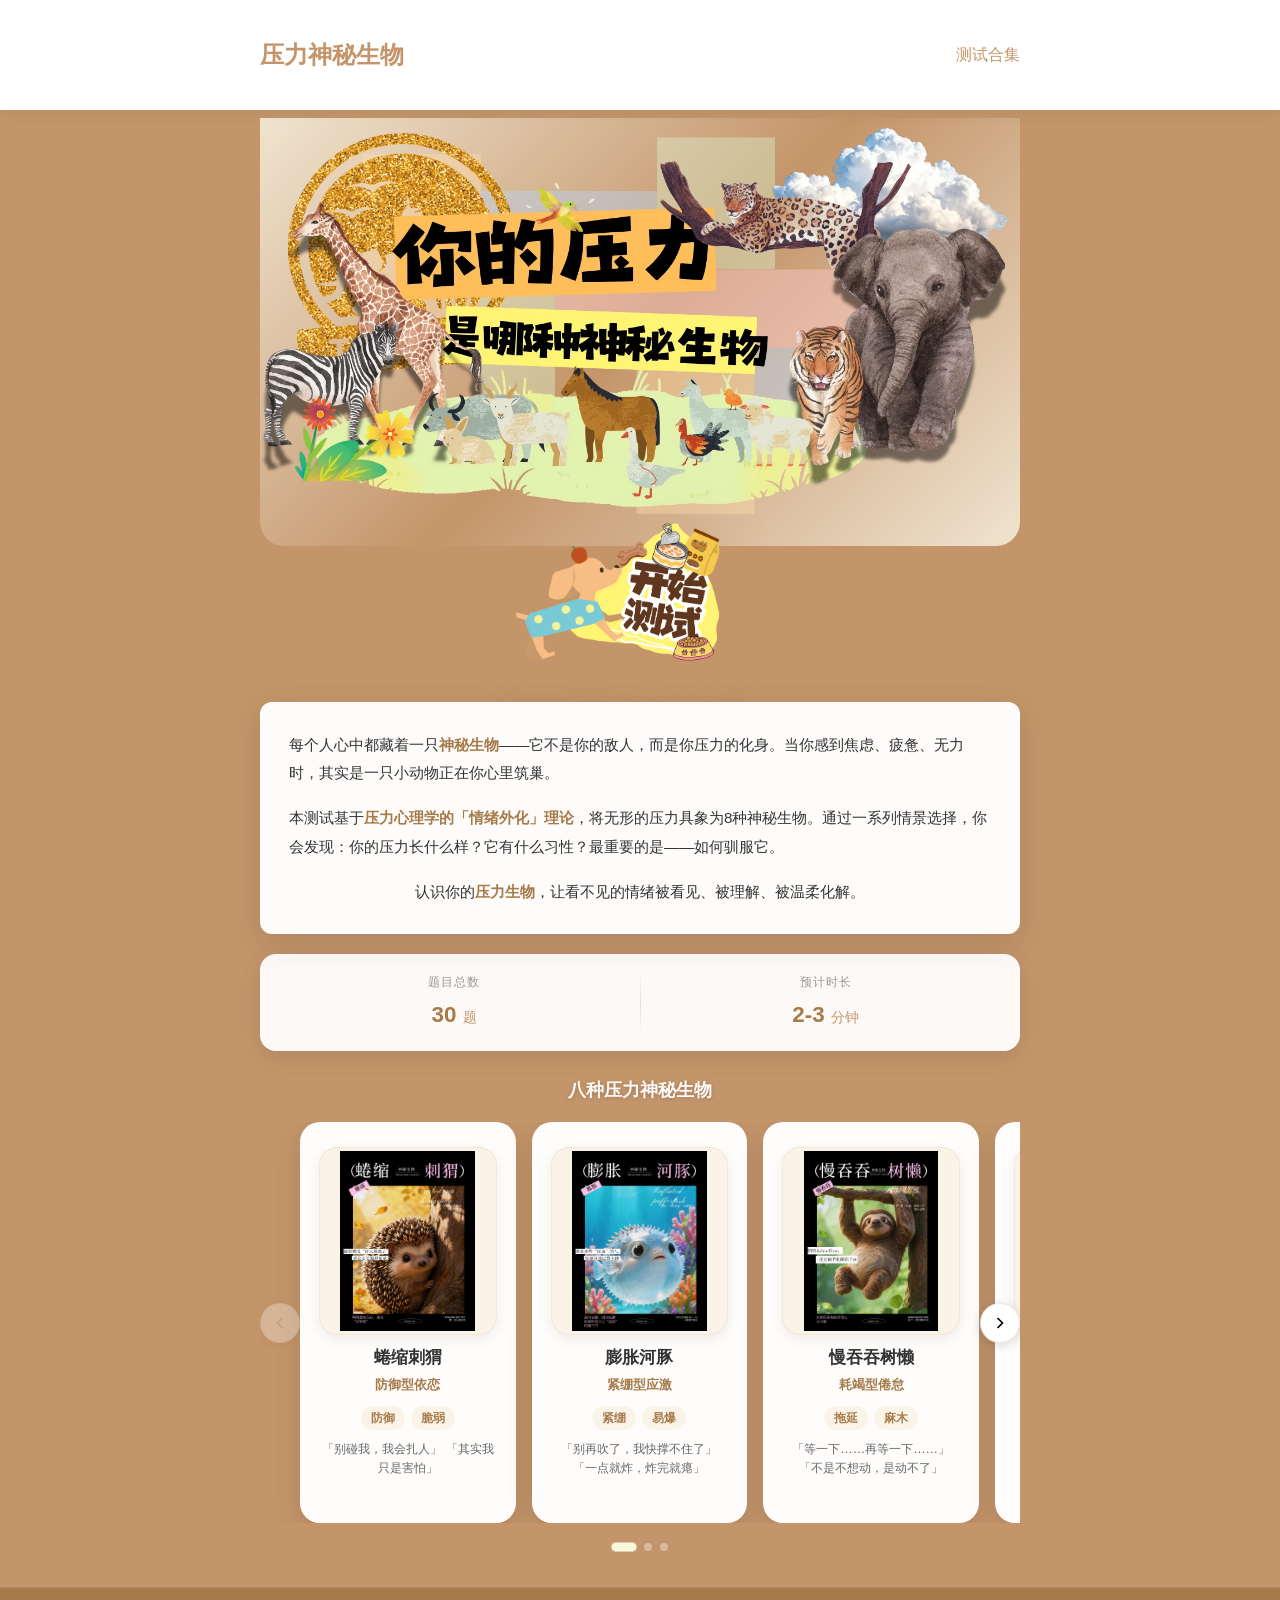
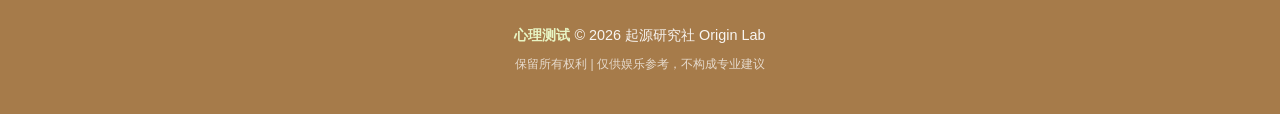
==== index.html @ 236efb1c "Add stress creature psychological test with isolated free-mode key. Co-authored-by: Cursor <cursorag" ====
<!DOCTYPE html>
<html lang="zh-CN">
<head>
    <meta charset="UTF-8">
    <meta name="viewport" content="width=device-width, initial-scale=1.0, maximum-scale=1.0, user-scalable=no">
    <meta name="format-detection" content="telephone=no">
    <meta name="apple-mobile-web-app-capable" content="yes">
    <meta name="apple-mobile-web-app-status-bar-style" content="default">
    <meta name="description" content="起源研究社心理测试 - 你的压力是哪种神秘生物？发现你内心压力的神秘化身">
    <meta name="keywords" content="心理测试,压力测试,神秘生物,情绪外化,压力管理">
    <title>起源研究社 - 你的压力是哪种神秘生物</title>
    <link rel="stylesheet" href="css/style.css">
    <link rel="preload" as="image" href="assets/elements/压力生物首页.webp?v=5" type="image/webp">
    <script src="js/deploy-config.js"></script>
</head>
<body class="page-home">
    <nav class="navbar">
        <div class="container">
            <a href="index.html" class="logo">压力神秘生物</a>
            <ul class="nav-links">
                <li><a href="javascript:void(0)" class="active" onclick="navigateWithFallback('catalog', this)">测试合集</a></li>
            </ul>
        </div>
    </nav>

    <main class="container">
        <div class="fade-in" style="margin: 0; text-align: center;">
            <div style="width: 100%; max-width: 1024px; margin: 0 auto; border-radius: 0 0 24px 24px; overflow: hidden; line-height: 0; background: linear-gradient(135deg, #F0E4D0 0%, #C4956A 50%, #F0E4D0 100%);">
                <picture>
                    <source type="image/webp" srcset="assets/elements/压力生物首页.webp?v=5">
                    <img src="assets/elements/压力生物首页.png?v=5" alt="你的压力是哪种神秘生物？" style="width: 100%; height: auto; display: block;" loading="eager" fetchpriority="high" decoding="async">
                </picture>
            </div>
        </div>

        <div style="text-align: center; margin: -24px 0 32px; position: relative; z-index: 10;">
            <a href="quiz.html" id="start-btn" style="display: inline-block; line-height: 0; cursor: pointer; transition: transform 0.2s ease;">
                <picture>
                    <source type="image/webp" srcset="assets/elements/开始测试按钮.webp?v=5">
                    <img src="assets/elements/开始测试按钮.png?v=5" alt="开始测试" style="max-width: 320px; width: 78%; height: auto; display: block; margin: 0 auto; filter: drop-shadow(0 6px 25px rgba(196, 149, 106, 0.4));" loading="eager" decoding="async">
                </picture>
            </a>
        </div>

        <div class="card fade-in home-surface-card" style="margin-top: 24px; padding: 28px;">
            <p style="font-size: 0.95rem; line-height: 1.9; color: #333; margin: 0 0 16px; text-align: left;">
                每个人心中都藏着一只<span style="color: #A67B4A; font-weight: 600;">神秘生物</span>——它不是你的敌人，而是你压力的化身。当你感到焦虑、疲惫、无力时，其实是一只小动物正在你心里筑巢。
            </p>
            <p style="font-size: 0.95rem; line-height: 1.9; color: #333; margin: 0 0 16px; text-align: left;">
                本测试基于<span style="color: #A67B4A; font-weight: 600;">压力心理学的「情绪外化」理论</span>，将无形的压力具象为8种神秘生物。通过一系列情景选择，你会发现：你的压力长什么样？它有什么习性？最重要的是——如何驯服它。
            </p>
            <p style="font-size: 0.95rem; line-height: 1.8; color: #333; margin: 0; text-align: center; font-weight: 500;">
                认识你的<span style="color: #A67B4A; font-weight: 600;">压力生物</span>，让看不见的情绪被看见、被理解、被温柔化解。
            </p>
        </div>

        <div class="home-stats-strip" style="margin-top: 20px; padding: 18px 24px; border-radius: 16px; display: flex; justify-content: space-between; flex-wrap: wrap;">
            <div style="flex: 1; text-align: center; position: relative;">
                <div style="font-size: 0.75rem; color: #999; margin-bottom: 4px; text-transform: uppercase; letter-spacing: 1px;">题目总数</div>
                <span style="font-size: 1.4rem; color: #A67B4A; font-weight: 700;" id="question-count">-</span>
                <span style="font-size: 0.85rem; color: #C4956A; font-weight: 500; margin-left: 2px;">题</span>
            </div>
            <div style="width: 1px; background: linear-gradient(to bottom, transparent, rgba(196,149,106,0.28), transparent); margin: 0 16px;"></div>
            <div style="flex: 1; text-align: center;">
                <div style="font-size: 0.75rem; color: #999; margin-bottom: 4px; text-transform: uppercase; letter-spacing: 1px;">预计时长</div>
                <span style="font-size: 1.4rem; color: #A67B4A; font-weight: 700;">2-3</span>
                <span style="font-size: 0.85rem; color: #C4956A; font-weight: 500; margin-left: 2px;">分钟</span>
            </div>
        </div>

        <div class="fade-in" style="margin-top: 28px;">
            <h2 class="home-types-heading" style="text-align: center; font-size: 1.1rem; margin-bottom: 20px;">八种压力神秘生物</h2>
            <div id="types-preview"></div>
        </div>
    </main>

    <footer class="site-footer site-footer--home">
        <div style="max-width: 800px; margin: 0 auto;">
            <p class="site-footer-line" style="font-size: 0.9rem; margin: 0 0 8px;">
                <span class="site-footer-brand" style="font-weight: 600;">心理测试</span> © 2026 起源研究社 Origin Lab
            </p>
            <p class="site-footer-sub" style="font-size: 0.75rem; margin: 0; line-height: 1.6;">
                保留所有权利 | 仅供娱乐参考，不构成专业建议
            </p>
        </div>
    </footer>

    <script src="js/utils.js"></script>
    <script>
        const DEFAULT_RESULT_TYPES_FALLBACK = [
            { creature_name: '蜷缩刺猬', type_name: '防御型依恋', keywords: ['防御', '脆弱'], short_desc: ['「别碰我，我会扎人」', '「其实我只是害怕」'] },
            { creature_name: '膨胀河豚', type_name: '紧绷型应激', keywords: ['紧绷', '易爆'], short_desc: ['「别再吹了，我快撑不住了」', '「一点就炸，炸完就瘪」'] },
            { creature_name: '慢吞吞树懒', type_name: '耗竭型倦怠', keywords: ['拖延', '麻木'], short_desc: ['「等一下……再等一下……」', '「不是不想动，是动不了」'] },
            { creature_name: '复读机鹦鹉', type_name: '反刍型焦虑', keywords: ['反刍', '焦虑'], short_desc: ['「万一……万一……万一……」', '「我知道不该想了，但我停不下来」'] },
            { creature_name: '负重寄居蟹', type_name: '责任型超载', keywords: ['责任', '疲惫'], short_desc: ['「我不能放下，这是我的责任」', '「好累，但没有人可以接替我」'] },
            { creature_name: '喷火小龙', type_name: '外爆型愤怒', keywords: ['易怒', '内耗'], short_desc: ['「别惹我，我在喷火」', '「其实烧得最痛的是我自己」'] },
            { creature_name: '隐形变色龙', type_name: '隐匿型回避', keywords: ['压抑', '消失'], short_desc: ['「看不见我、看不见我、看不见我」', '「我存在，但我选择不存在」'] },
            { creature_name: '碎碎念章鱼', type_name: '过载型混乱', keywords: ['过载', '混乱'], short_desc: ['「我在做A的时候在想B」', '「停下来？我没有这个选项」'] }
        ];

        const CREATURE_ASSET_VERSION = '5';

        function creaturePreviewPictureHtml(creatureName) {
            const enc = encodeURIComponent(creatureName);
            const v = CREATURE_ASSET_VERSION;
            const safeAlt = String(creatureName).replace(/"/g, '&quot;');
            return '<picture><source type="image/webp" srcset="assets/persona/' + enc + '.webp?v=' + v + '">' +
                '<img src="assets/persona/' + enc + '.png?v=' + v + '" alt="' + safeAlt + '" loading="lazy" decoding="async"></picture>';
        }

        async function loadQuizData() {
            try {
                let quizData = StorageUtil.get(StorageKeys.QUIZ_DATA);

                if (quizData && !isStressCreatureQuizData(quizData)) {
                    console.warn('首页：检测到非「压力神秘生物」题库缓存，已清空题库与答题进度');
                    StorageUtil.remove(StorageKeys.QUIZ_DATA);
                    StorageUtil.clearQuizProgress();
                    quizData = null;
                }

                if (quizData && (!quizData.scale_questions || !quizData.choice_questions)) {
                    StorageUtil.remove(StorageKeys.QUIZ_DATA);
                    quizData = null;
                }

                if (!quizData) {
                    try {
                        const response = await fetch(resolveDeployPath('data/default-quiz.json') + '?v=' + Date.now());
                        if (response.ok) {
                            quizData = await response.json();
                            StorageUtil.set(StorageKeys.QUIZ_DATA, quizData);
                        }
                    } catch (e) {
                        console.warn('加载失败:', e);
                    }
                }

                document.getElementById('question-count').textContent =
                    (quizData && quizData.nbr_question) ? quizData.nbr_question : '30';

                renderCreaturePreview(quizData);
            } catch (error) {
                console.error('加载测试数据失败:', error);
                document.getElementById('question-count').textContent = '30';
                renderCreaturePreview(null);
            }
        }

        function renderCreaturePreview(quizData) {
            const container = document.getElementById('types-preview');
            const types = (quizData && quizData.result_types && quizData.result_types.length)
                ? [...quizData.result_types]
                : [...DEFAULT_RESULT_TYPES_FALLBACK];

            const cardsHtml = types.map((type) => {
                const pic = creaturePreviewPictureHtml(type.creature_name);
                const keywords = (type.keywords || []).map(k => `<span class="creature-keyword">${k}</span>`).join('');
                const desc = (type.short_desc || []).join(' ');
                return `
                    <div class="type-card">
                        <div class="type-card-icon" style="background: #FAF3E8; box-shadow: 0 4px 14px rgba(0,0,0,0.07), inset 0 0 0 1px rgba(196,149,106,0.12);">
                            ${pic}
                        </div>
                        <h3>${type.creature_name}</h3>
                        <p class="creature-type-label">${type.type_name}</p>
                        <div class="creature-keywords">${keywords}</div>
                        <p class="creature-short-desc">${desc}</p>
                    </div>`;
            }).join('');

            container.innerHTML = `
                <style>
                    .types-carousel { position: relative; overflow: hidden; padding: 0 40px; }
                    .types-track { display: flex; gap: 16px; transition: transform 0.3s ease; }
                    .type-card {
                        flex: 0 0 calc(33.333% - 11px);
                        background: white;
                        border-radius: 20px;
                        padding: 24px 18px;
                        text-align: center;
                        box-shadow: 0 4px 20px rgba(0,0,0,0.08);
                        border: 1px solid #f0f0f0;
                    }
                    .type-card-icon {
                        width: 100%;
                        margin: 0 0 12px;
                        border-radius: 18px;
                        display: block;
                        padding: 4px 0;
                        box-sizing: border-box;
                    }
                    .type-card-icon img {
                        width: 100%;
                        height: auto;
                        max-height: 180px;
                        object-fit: contain;
                        display: block;
                        border-radius: 14px;
                        margin: 0 auto;
                    }
                    .type-card h3 { margin: 0 0 6px; font-size: 1.05rem; color: #333; font-weight: 700; }
                    .creature-type-label { margin: 0 0 10px; font-size: 0.8rem; color: #A67B4A; font-weight: 600; }
                    .creature-keywords { display: flex; justify-content: center; gap: 6px; flex-wrap: wrap; margin-bottom: 10px; }
                    .creature-keyword {
                        font-size: 0.72rem;
                        padding: 3px 10px;
                        border-radius: 12px;
                        background: #FAF3E8;
                        color: #A67B4A;
                        font-weight: 600;
                    }
                    .creature-short-desc {
                        margin: 0;
                        font-size: 0.78rem;
                        color: #666;
                        line-height: 1.55;
                        text-align: center;
                    }
                    .carousel-btn {
                        position: absolute; top: 50%; transform: translateY(-50%);
                        width: 40px; height: 40px; background: white; border: none; border-radius: 50%;
                        box-shadow: 0 2px 12px rgba(0,0,0,0.15); cursor: pointer;
                        display: flex; align-items: center; justify-content: center; z-index: 10;
                    }
                    .carousel-btn:hover { background: #C4956A; color: white; }
                    .carousel-btn.prev { left: 0; }
                    .carousel-btn.next { right: 0; }
                    .carousel-btn:disabled { opacity: 0.3; cursor: not-allowed; }
                    .carousel-dots { display: flex; justify-content: center; gap: 8px; margin-top: 20px; }
                    .carousel-dot {
                        width: 8px; height: 8px; border-radius: 50%; background: #ddd;
                        cursor: pointer; transition: all 0.2s ease;
                    }
                    .carousel-dot.active { background: #C4956A; width: 24px; border-radius: 4px; }
                    @media (max-width: 768px) {
                        .types-carousel { padding: 0 32px; }
                        .type-card { flex: 0 0 calc(50% - 8px); }
                    }
                    @media (max-width: 480px) {
                        .types-carousel { padding: 0 24px; }
                        .type-card { flex: 0 0 100%; }
                    }
                </style>
                <div class="types-carousel">
                    <button class="carousel-btn prev" onclick="moveCarousel(-1)">
                        <svg width="20" height="20" viewBox="0 0 24 24" fill="none" stroke="currentColor" stroke-width="2"><polyline points="15 18 9 12 15 6"></polyline></svg>
                    </button>
                    <div class="types-track" id="typesTrack">${cardsHtml}</div>
                    <button class="carousel-btn next" onclick="moveCarousel(1)">
                        <svg width="20" height="20" viewBox="0 0 24 24" fill="none" stroke="currentColor" stroke-width="2"><polyline points="9 18 15 12 9 6"></polyline></svg>
                    </button>
                </div>
                <div class="carousel-dots" id="carouselDots"></div>
            `;
            initCarousel();
        }

        let currentSlide = 0;
        let totalSlides = 0;
        let itemsPerView = 3;

        function updateItemsPerView() {
            if (window.innerWidth <= 480) itemsPerView = 1;
            else if (window.innerWidth <= 768) itemsPerView = 2;
            else itemsPerView = 3;
        }

        function initCarousel() {
            updateItemsPerView();
            const track = document.getElementById('typesTrack');
            const dotsContainer = document.getElementById('carouselDots');
            if (!track || !dotsContainer) return;

            const cards = track.querySelectorAll('.type-card');
            totalSlides = Math.ceil(cards.length / itemsPerView);
            currentSlide = 0;

            dotsContainer.innerHTML = '';
            for (let i = 0; i < totalSlides; i++) {
                const dot = document.createElement('div');
                dot.className = 'carousel-dot' + (i === 0 ? ' active' : '');
                dot.onclick = () => goToSlide(i);
                dotsContainer.appendChild(dot);
            }

            updateCarousel();

            window.addEventListener('resize', () => {
                const oldItemsPerView = itemsPerView;
                updateItemsPerView();
                if (oldItemsPerView !== itemsPerView) {
                    totalSlides = Math.ceil(cards.length / itemsPerView);
                    currentSlide = Math.min(currentSlide, totalSlides - 1);
                    dotsContainer.innerHTML = '';
                    for (let i = 0; i < totalSlides; i++) {
                        const dot = document.createElement('div');
                        dot.className = 'carousel-dot' + (i === currentSlide ? ' active' : '');
                        dot.onclick = () => goToSlide(i);
                        dotsContainer.appendChild(dot);
                    }
                    updateCarousel();
                }
            });
        }

        function moveCarousel(direction) {
            currentSlide += direction;
            if (currentSlide < 0) currentSlide = 0;
            if (currentSlide >= totalSlides) currentSlide = totalSlides - 1;
            updateCarousel();
        }

        function goToSlide(index) {
            currentSlide = index;
            updateCarousel();
        }

        function updateCarousel() {
            const track = document.getElementById('typesTrack');
            const prevBtn = document.querySelector('.carousel-btn.prev');
            const nextBtn = document.querySelector('.carousel-btn.next');
            const dots = document.querySelectorAll('.carousel-dot');
            if (!track) return;

            const cardWidth = track.querySelector('.type-card')?.offsetWidth || 0;
            const gap = 16;
            const offset = currentSlide * (cardWidth + gap) * itemsPerView;
            track.style.transform = `translateX(-${offset}px)`;

            if (prevBtn) prevBtn.disabled = currentSlide === 0;
            if (nextBtn) nextBtn.disabled = currentSlide === totalSlides - 1;
            dots.forEach((dot, index) => dot.classList.toggle('active', index === currentSlide));
        }

        document.addEventListener('DOMContentLoaded', () => {
            applyUIConfig();
            loadQuizData();
            preloadPlatformChecks();
            const startBtn = document.getElementById('start-btn');
            if (startBtn) {
                startBtn.href = getDeployPageUrl('quiz.html');
            }
        });
    </script>
</body>
</html>
---- css/style.css ----
/**
 * 全局样式
 * 心理测试网站主样式表
 */

/* CSS 变量（压力神秘生物 · 主色 #C4956A） */
:root {
    --primary-color: #C4956A;
    --primary-dark: #A67B4A;
    --primary-mid: #D4B896;
    --primary-soft: #F0E4D0;
    --secondary-color: #F0E4D0;
    --background-color: #fdf8ef;
    --surface-tint: #FAF3E8;
    --surface-hover: #F5EBDC;
    --text-color: #333333;
    --text-secondary: #666666;
    --white: #FFFFFF;
    --shadow: 0 4px 20px rgba(0, 0, 0, 0.08);
    --shadow-hover: 0 8px 30px rgba(0, 0, 0, 0.12);
    --border-radius: 12px;
    --font-family: "PingFang SC", "Microsoft YaHei", -apple-system, BlinkMacSystemFont, sans-serif;
    --max-width: 800px;
    --transition: all 0.3s ease;
}

/* 重置样式 */
* {
    margin: 0;
    padding: 0;
    box-sizing: border-box;
}

html {
    font-size: 16px;
    scroll-behavior: smooth;
}

body {
    font-family: var(--font-family);
    background-color: var(--background-color);
    color: var(--text-color);
    line-height: 1.6;
    min-height: 100vh;
    -webkit-font-smoothing: antialiased;
    -moz-osx-font-smoothing: grayscale;
}

/* 容器 */
.container {
    max-width: var(--max-width);
    margin: 0 auto;
    padding: 20px;
}

/* 卡片样式 */
.card {
    background: var(--white);
    border-radius: var(--border-radius);
    padding: 32px;
    box-shadow: var(--shadow);
    transition: var(--transition);
}

.card:hover {
    box-shadow: var(--shadow-hover);
}

/* 标题样式 */
h1, h2, h3, h4 {
    font-weight: 600;
    line-height: 1.3;
    margin-bottom: 16px;
}

h1 {
    font-size: 2rem;
    color: var(--primary-color);
}

h2 {
    font-size: 1.5rem;
    color: var(--text-color);
}

h3 {
    font-size: 1.25rem;
}

/* 段落 */
p {
    margin-bottom: 16px;
    color: var(--text-secondary);
}

/* 按钮样式 */
.btn {
    display: inline-flex;
    align-items: center;
    justify-content: center;
    padding: 14px 32px;
    font-size: 1rem;
    font-weight: 500;
    font-family: inherit;
    border: none;
    border-radius: 50px;
    cursor: pointer;
    transition: var(--transition);
    text-decoration: none;
    gap: 8px;
}

.btn-primary {
    background: linear-gradient(135deg, var(--primary-color), var(--primary-dark));
    color: var(--white);
    box-shadow: 0 4px 15px rgba(196, 149, 106, 0.35);
}

.btn-primary:hover {
    transform: translateY(-2px);
    box-shadow: 0 6px 20px rgba(196, 149, 106, 0.45);
}

.btn-primary:active {
    transform: translateY(0);
}

.btn-secondary {
    background: var(--white);
    color: var(--primary-color);
    border: 2px solid var(--primary-color);
}

.btn-secondary:hover {
    background: var(--primary-color);
    color: var(--white);
}

.btn-danger {
    background: #c75c5c;
    color: var(--white);
}

.btn-danger:hover {
    background: #b54a4a;
}

.btn:disabled {
    opacity: 0.5;
    cursor: not-allowed;
    transform: none !important;
}

/* 导航栏 */
.navbar {
    background: var(--white);
    box-shadow: 0 2px 10px rgba(0, 0, 0, 0.05);
    padding: 16px 0;
    position: sticky;
    top: 0;
    z-index: 100;
}

.navbar .container {
    display: flex;
    justify-content: space-between;
    align-items: center;
}

.logo {
    font-size: 1.5rem;
    font-weight: 700;
    color: var(--primary-color);
    text-decoration: none;
}

.nav-links {
    display: flex;
    gap: 24px;
    list-style: none;
}

.nav-links a {
    color: var(--text-secondary);
    text-decoration: none;
    font-weight: 500;
    transition: var(--transition);
}

.nav-links a:hover,
.nav-links a.active {
    color: var(--primary-color);
}

/* 首页样式 */
.hero {
    text-align: center;
    padding: 60px 20px;
}

.hero-icon {
    font-size: 4rem;
    margin-bottom: 24px;
}

.hero h1 {
    font-size: 2.5rem;
    margin-bottom: 16px;
}

.hero .subtitle {
    font-size: 1.125rem;
    color: var(--text-secondary);
    margin-bottom: 32px;
    max-width: 500px;
    margin-left: auto;
    margin-right: auto;
}

/* 进度条 - 横向 */
.progress-text {
    text-align: center;
    margin-top: 16px;
    font-weight: 500;
    color: var(--text-secondary);
}

/* 单选按钮组 */
.radio-group {
    display: flex;
    flex-direction: column;
    gap: 12px;
    margin: 24px 0;
}

.radio-item {
    display: flex;
    align-items: center;
    padding: 16px 20px;
    background: var(--white);
    border: 2px solid #E8E8E8;
    border-radius: var(--border-radius);
    cursor: pointer;
    transition: var(--transition);
}

.radio-item:hover {
    border-color: var(--secondary-color);
    background: #FAF3E8;
}

.radio-item.selected {
    border-color: var(--primary-color);
    background: var(--surface-tint);
}

.radio-item input[type="radio"] {
    display: none;
}

.radio-label {
    font-size: 1rem;
    color: var(--text-color);
}

/* 量表题选项 */
.scale-options {
    display: flex;
    justify-content: space-between;
    gap: 8px;
    margin: 32px 0;
    flex-wrap: wrap;
}

.scale-btn {
    flex: 1;
    min-width: 80px;
    padding: 16px 8px;
    border: 2px solid #E8E8E8;
    background: var(--white);
    border-radius: var(--border-radius);
    cursor: pointer;
    transition: var(--transition);
    text-align: center;
}

.scale-btn:hover {
    border-color: var(--secondary-color);
    transform: translateY(-2px);
}

.scale-btn.selected {
    border-color: var(--primary-color);
    background: linear-gradient(135deg, var(--primary-color), var(--primary-dark));
    color: var(--white);
}

.scale-label {
    font-size: 0.75rem;
    color: var(--text-secondary);
    margin-top: 8px;
}

/* 导航按钮组 */
.nav-buttons {
    display: flex;
    justify-content: space-between;
    gap: 16px;
    margin-top: 32px;
}

.nav-buttons .btn {
    min-width: 120px;
}

/* 答题页：进度条小猫溢出时仍保证底部按钮可点 */
body.page-quiz .quiz-content-card {
    position: relative;
    z-index: 2;
}

body.page-quiz .quiz-nav-buttons {
    position: relative;
    z-index: 3;
}

/* 结果页样式 */
.result-header {
    text-align: center;
    margin-bottom: 40px;
}

.result-chart-container {
    margin: 32px 0;
    padding: 24px;
    background: var(--white);
    border-radius: var(--border-radius);
    box-shadow: var(--shadow);
}

.dimension-cards {
    display: grid;
    gap: 16px;
    margin: 32px 0;
}

.dimension-card {
    background: var(--white);
    border-radius: var(--border-radius);
    padding: 24px;
    box-shadow: var(--shadow);
    border-left: 4px solid var(--primary-color);
}

.dimension-card h3 {
    color: var(--primary-color);
    margin-bottom: 8px;
}

.dimension-score {
    font-size: 1.5rem;
    font-weight: 700;
    color: var(--primary-color);
    margin-bottom: 8px;
}

/* 目录页卡片 */
.catalog-grid {
    display: grid;
    grid-template-columns: repeat(auto-fill, minmax(280px, 1fr));
    gap: 24px;
    margin-top: 32px;
}

.catalog-card {
    background: var(--white);
    border-radius: var(--border-radius);
    overflow: hidden;
    box-shadow: var(--shadow);
    transition: var(--transition);
    cursor: pointer;
    text-decoration: none;
    color: inherit;
}

.catalog-card:hover {
    transform: translateY(-4px);
    box-shadow: var(--shadow-hover);
}

.catalog-card-image {
    height: 160px;
    background: linear-gradient(135deg, var(--secondary-color), var(--primary-color));
    display: flex;
    align-items: center;
    justify-content: center;
    font-size: 3rem;
}

.catalog-card-content {
    padding: 24px;
}

.catalog-card h3 {
    margin-bottom: 8px;
    color: var(--text-color);
}

.catalog-card p {
    font-size: 0.875rem;
    margin-bottom: 0;
}

/* 文件上传 */
.file-upload {
    border: 2px dashed #E8E8E8;
    border-radius: var(--border-radius);
    padding: 40px;
    text-align: center;
    transition: var(--transition);
    cursor: pointer;
}

.file-upload:hover {
    border-color: var(--primary-color);
    background: var(--surface-tint);
}

.file-upload input {
    display: none;
}

.file-upload-icon {
    font-size: 3rem;
    margin-bottom: 16px;
}

/* 提示信息 */
.alert {
    padding: 16px 20px;
    border-radius: 8px;
    margin-bottom: 16px;
}

.alert-error {
    background: #FFEBEE;
    color: #C62828;
    border-left: 4px solid #C62828;
}

.alert-success {
    background: #E8F5E9;
    color: #2E7D32;
    border-left: 4px solid #2E7D32;
}

.alert-info {
    background: #E3F2FD;
    color: #1565C0;
    border-left: 4px solid #1565C0;
}

/* 操作按钮组 */
.action-buttons {
    display: flex;
    gap: 12px;
    margin-top: 24px;
    flex-wrap: wrap;
}

/* 模态框 */
.modal-overlay {
    position: fixed;
    top: 0;
    left: 0;
    right: 0;
    bottom: 0;
    background: rgba(0, 0, 0, 0.5);
    display: flex;
    align-items: center;
    justify-content: center;
    z-index: 1000;
    opacity: 0;
    visibility: hidden;
    transition: var(--transition);
}

.modal-overlay.active {
    opacity: 1;
    visibility: visible;
}

.modal {
    background: var(--white);
    border-radius: var(--border-radius);
    padding: 32px;
    max-width: 500px;
    width: 90%;
    max-height: 80vh;
    overflow-y: auto;
    transform: scale(0.9);
    transition: var(--transition);
}

.modal-overlay.active .modal {
    transform: scale(1);
}

/* 分享海报 */
.poster-container {
    background: linear-gradient(135deg, var(--secondary-color), var(--primary-color));
    border-radius: var(--border-radius);
    padding: 40px;
    text-align: center;
    color: var(--white);
}

.poster-title {
    font-size: 1.5rem;
    margin-bottom: 16px;
}

.poster-result {
    font-size: 2rem;
    font-weight: 700;
    margin-bottom: 24px;
}

/* 响应式设计 */
@media (max-width: 768px) {
    html {
        font-size: 14px;
    }

    .container {
        padding: 16px;
    }

    .card {
        padding: 24px;
    }

    h1 {
        font-size: 1.75rem;
    }

    h2 {
        font-size: 1.25rem;
    }

    .hero {
        padding: 40px 16px;
    }

    .hero h1 {
        font-size: 2rem;
    }

    .scale-options {
        flex-direction: column;
    }

    .scale-btn {
        min-width: auto;
        display: flex;
        justify-content: space-between;
        align-items: center;
    }

    .nav-buttons {
        flex-direction: column;
    }

    .nav-buttons .btn {
        width: 100%;
    }

    .catalog-grid {
        grid-template-columns: 1fr;
    }

    .action-buttons {
        flex-direction: column;
    }

    .action-buttons .btn {
        width: 100%;
    }
}

/* 动画 */
@keyframes fadeIn {
    from {
        opacity: 0;
        transform: translateY(20px);
    }
    to {
        opacity: 1;
        transform: translateY(0);
    }
}

.fade-in {
    animation: fadeIn 0.5s ease forwards;
}

@keyframes pulse {
    0%, 100% {
        transform: scale(1);
    }
    50% {
        transform: scale(1.05);
    }
}

.pulse {
    animation: pulse 2s infinite;
}

/* 隐藏类 */
.hidden {
    display: none !important;
}

/* 工具类 */
.text-center {
    text-center: center;
}

.mt-16 {
    margin-top: 16px;
}

.mb-16 {
    margin-bottom: 16px;
}

/* ===== Safari/微信浏览器兼容性修复 ===== */

/* Safari 基础修复 */
html {
    -webkit-text-size-adjust: 100%;
    -webkit-tap-highlight-color: transparent;
}

/* Safari flexbox 修复 */
.safari-compat .paywall-card,
_::-webkit-full-page-media,
_:future,
:root .paywall-card {
    display: -webkit-box;
    display: -webkit-flex;
    display: flex;
    -webkit-box-orient: vertical;
    -webkit-box-direction: normal;
    -webkit-flex-direction: column;
    flex-direction: column;
}

/* Safari 100vh 修复 */
@supports (-webkit-touch-callout: none) {
    .paywall-overlay {
        height: -webkit-fill-available;
    }
    
    .paywall-card {
        max-height: -webkit-fill-available;
    }
}

/* 微信浏览器输入框修复 */
.safari-compat .order-input-group input,
_::-webkit-full-page-media,
_:future,
:root .order-input-group input {
    -webkit-user-select: text;
    user-select: text;
    -webkit-touch-callout: default;
}

/* Safari 滚动修复 */
.safari-compat .paywall-overlay,
_::-webkit-full-page-media,
_:future,
:root .paywall-overlay {
    -webkit-overflow-scrolling: touch;
}

/* 微信浏览器 fixed 定位修复 */
@supports (-webkit-touch-callout: none) {
    .paywall-overlay {
        /* iOS 设备特殊处理 */
        position: fixed;
        top: 0;
        left: 0;
        right: 0;
        bottom: 0;
        height: 100%;
        width: 100%;
    }
    
    .paywall-card {
        max-height: -webkit-fill-available;
        max-height: fill-available;
    }
}

/* ===== 付费墙样式 ===== */
.paywall-overlay {
    position: fixed;
    top: 0;
    left: 0;
    right: 0;
    bottom: 0;
    background: rgba(245, 247, 250, 0.92);
    backdrop-filter: blur(10px);
    -webkit-backdrop-filter: blur(10px);
    display: flex;
    align-items: center;
    justify-content: center;
    z-index: 2000;
    padding: 20px;
}

.paywall-card {
    background: var(--white);
    border-radius: 20px;
    padding: 28px 36px 32px;
    max-width: 440px;
    width: 100%;
    border: 1px solid rgba(0, 0, 0, 0.06);
    box-shadow:
        0 4px 24px rgba(0, 0, 0, 0.06),
        0 1px 3px rgba(0, 0, 0, 0.04);
    text-align: center;
    max-height: 90vh;
    height: auto; /* Safari fix */
    overflow-x: hidden;
    overflow-y: auto;
    display: flex;
    flex-direction: column;
    position: relative; /* Safari fix */
}

.paywall-card-head {
    margin-bottom: 8px;
}

.paywall-badge {
    display: inline-block;
    font-size: 0.72rem;
    font-weight: 600;
    letter-spacing: 0.06em;
    color: var(--text-secondary);
    background: #f0f2f5;
    padding: 6px 12px;
    border-radius: 999px;
    margin-bottom: 14px;
}

.paywall-title {
    display: flex;
    flex-direction: column;
    align-items: center;
    gap: 6px;
    margin: 0 0 10px;
    text-align: center;
}

.paywall-title-main {
    font-size: 1.38rem;
    font-weight: 700;
    color: var(--text-color);
    line-height: 1.28;
    letter-spacing: -0.02em;
}

.paywall-title-sub {
    font-size: 0.88rem;
    font-weight: 600;
    color: var(--text-secondary);
    line-height: 1.35;
    letter-spacing: 0.02em;
}

.paywall-desc {
    font-size: 0.9rem;
    color: var(--text-secondary);
    margin: 0 0 18px;
    line-height: 1.65;
    text-align: left;
}

.paywall-price-block {
    background: linear-gradient(180deg, #fafbfc 0%, #f5f6f8 100%);
    border: 1px solid rgba(0, 0, 0, 0.05);
    border-radius: 14px;
    padding: 14px 16px 16px;
    margin-bottom: 20px;
}

.paywall-price-label {
    display: block;
    font-size: 0.78rem;
    color: var(--text-secondary);
    margin-bottom: 4px;
    font-weight: 500;
}

.paywall-price {
    font-size: 2rem;
    font-weight: 800;
    color: var(--text-color);
    margin: 0;
    letter-spacing: -0.02em;
}

.paywall-trust {
    font-size: 0.75rem;
    color: #88909a;
    line-height: 1.55;
    margin: 16px 0 0;
    text-align: left;
    padding-top: 14px;
    border-top: 1px solid rgba(0, 0, 0, 0.06);
}

/* 收款码切换标签 */
.qrcode-tabs {
    display: flex;
    gap: 0;
    margin-bottom: 20px;
    background: #f5f5f5;
    border-radius: 10px;
    padding: 4px;
}

.qrcode-tab {
    flex: 1;
    padding: 12px 20px;
    border: none;
    background: transparent;
    border-radius: 8px;
    font-size: 1rem;
    font-weight: 600;
    cursor: pointer;
    transition: var(--transition);
    font-family: inherit;
    color: var(--text-secondary);
    display: flex;
    align-items: center;
    justify-content: center;
    gap: 8px;
}

.qrcode-tab-mark {
    width: 8px;
    height: 8px;
    border-radius: 50%;
    flex-shrink: 0;
    transition: var(--transition);
}

.qrcode-tab[data-tab="wechat"] .qrcode-tab-mark {
    background: #07c160;
}

.qrcode-tab[data-tab="alipay"] .qrcode-tab-mark {
    background: #1677ff;
}

.qrcode-tab:not(.active) .qrcode-tab-mark {
    opacity: 0.5;
}

.qrcode-tab.active .qrcode-tab-mark {
    background: rgba(255, 255, 255, 0.95);
    box-shadow: 0 0 0 2px rgba(255, 255, 255, 0.35);
    opacity: 1;
}

.qrcode-tab.active[data-tab="wechat"] {
    background: #07C160;
    color: white;
    box-shadow: 0 2px 8px rgba(7, 193, 96, 0.3);
}

.qrcode-tab.active[data-tab="alipay"] {
    background: #1677FF;
    color: white;
    box-shadow: 0 2px 8px rgba(22, 119, 255, 0.3);
}

/* 收款海报：以宽度为准缩放，避免 max-height+contain 造成左右灰边；二维码按比例放大更易扫 */
.qrcode-container {
    margin-bottom: 12px;
    margin-left: -36px;
    margin-right: -36px;
    width: calc(100% + 72px);
    align-self: stretch;
    display: block;
    padding: 0;
    background: #fff;
    border-radius: 0;
    border: solid rgba(0, 0, 0, 0.06);
    border-width: 1px 0;
    box-sizing: border-box;
}

.qrcode-img {
    display: block;
    width: 100%;
    border-radius: 0;
    border: none;
    box-shadow: none;
}

.qrcode-img img {
    display: block;
    width: 100%;
    height: auto;
    object-fit: contain;
    object-position: top center;
}

/* 长按提示 */
.qrcode-hint {
    font-size: 0.88rem;
    color: var(--text-secondary);
    margin: 0 0 14px 0;
    text-align: left;
    line-height: 1.55;
}

/* 操作指引 */
.payment-guide {
    background: #f8fafc;
    border-radius: 12px;
    padding: 16px 20px;
    margin-bottom: 14px;
    text-align: left;
    border: 1px solid rgba(0, 0, 0, 0.04);
}

.payment-guide-title {
    font-size: 1rem;
    font-weight: 600;
    color: var(--text-color);
    margin-bottom: 8px;
}

.payment-guide ol {
    padding-left: 20px;
    margin: 0;
}

.payment-guide li {
    font-size: 0.9rem;
    color: var(--text-secondary);
    line-height: 1.8;
}

/* 单号输入组 */
.order-input-group {
    display: flex;
    gap: 12px;
    margin-bottom: 8px;
    margin-top: 16px;
    position: relative;
    z-index: 10;
}

.order-input-group input {
    flex: 1;
    padding: 14px 18px;
    border: 2px solid #E8E8E8;
    border-radius: 10px;
    font-size: 1rem;
    font-family: inherit;
    outline: none;
    transition: var(--transition);
    -webkit-appearance: none;
    appearance: none;
    -webkit-user-select: text;
    user-select: text;
}

.order-input-group input:focus {
    border-color: var(--primary-color);
    box-shadow: 0 0 0 3px rgba(196, 149, 106, 0.2);
}

/* 错误提示 */
.paywall-error {
    font-size: 0.85rem;
    color: #E53935;
    margin: 8px 0 0 0;
    text-align: left;
    background: #FFEBEE;
    padding: 10px 14px;
    border-radius: 8px;
    border-left: 3px solid #E53935;
    animation: shake 0.3s ease;
}

@keyframes shake {
    0%, 100% { transform: translateX(0); }
    25% { transform: translateX(-5px); }
    75% { transform: translateX(5px); }
}

/* 付费墙响应式 */
@media (max-width: 480px) {
    .paywall-overlay {
        padding: 0;
        align-items: flex-start;
        -webkit-align-items: flex-start; /* Safari prefix */
    }
    .paywall-card {
        padding: 20px 16px;
        border-radius: 0;
        max-height: 100vh;
        min-height: 100vh;
        height: auto; /* 改为auto而不是100vh */
        min-height: -webkit-fill-available;
        display: block; /* 改为block而不是flex */
        overflow-y: auto;
        overflow-x: hidden;
        -webkit-overflow-scrolling: touch;
        position: relative;
        -webkit-box-sizing: border-box;
        box-sizing: border-box;
        padding-bottom: 40px; /* 底部留出空间 */
        max-width: none;
    }
    .paywall-title-main {
        font-size: 1.2rem;
    }
    .paywall-title-sub {
        font-size: 0.8rem;
    }
    .paywall-desc {
        font-size: 0.82rem;
        margin-bottom: 14px;
    }
    .paywall-price {
        font-size: 1.65rem;
    }
    .paywall-price-block {
        padding: 12px 14px;
        margin-bottom: 14px;
    }
    .qrcode-tabs {
        margin-bottom: 12px;
    }
    .qrcode-container {
        margin-left: -16px;
        margin-right: -16px;
        width: calc(100% + 32px);
        padding: 0;
        margin-bottom: 10px;
    }
    .qrcode-hint {
        font-size: 0.82rem;
        margin-bottom: 10px;
    }
    .payment-guide {
        padding: 10px 14px;
        margin-bottom: 12px;
    }
    .payment-guide-title {
        font-size: 1.2rem;
    }
    .payment-guide li {
        font-size: 0.9rem;
        line-height: 1.6;
    }
    .order-input-group {
        margin-top: 16px;
        margin-bottom: 20px;
        position: relative;
        z-index: 100;
        -webkit-transform: translateZ(0);
        transform: translateZ(0);
    }
    .order-input-group input {
        font-size: 16px; /* 防止iOS缩放 */
        padding: 12px 16px;
        -webkit-appearance: none;
        appearance: none;
        -webkit-user-select: text;
        user-select: text;
        -webkit-touch-callout: default;
        touch-action: manipulation;
        position: relative;
        z-index: 101;
    }
}

/* ========== 压力神秘生物首页：主区 #C4956A 与暖底上的可读性 ========== */
body.page-home {
    background-color: #C4956A;
}

body.page-home main.container {
    background-color: #C4956A;
    padding-top: 8px;
    padding-bottom: 36px;
}

body.page-home .navbar {
    background: var(--white);
    box-shadow: 0 2px 14px rgba(0, 0, 0, 0.07);
}

body.page-home .home-surface-card.card {
    background: rgba(255, 255, 255, 0.97);
    border: 1px solid rgba(255, 255, 255, 0.4);
    box-shadow: 0 8px 32px rgba(0, 0, 0, 0.12);
}

body.page-home .home-stats-strip {
    background: rgba(255, 255, 255, 0.94);
    border: 1px solid rgba(255, 255, 255, 0.45);
    box-shadow: 0 6px 24px rgba(0, 0, 0, 0.1);
}

body.page-home .home-types-heading {
    color: rgba(255, 255, 255, 0.96);
    text-shadow: 0 1px 4px rgba(0, 0, 0, 0.18);
    font-weight: 600;
}

body.page-home #types-preview .type-card {
    background: rgba(255, 255, 255, 0.98);
    border: 1px solid rgba(255, 255, 255, 0.45);
    box-shadow: 0 8px 28px rgba(0, 0, 0, 0.12);
}

body.page-home #types-preview .carousel-btn {
    border: 1px solid rgba(196, 149, 106, 0.22);
}

body.page-home #types-preview .carousel-dot {
    background: rgba(255, 255, 255, 0.35);
}

body.page-home #types-preview .carousel-dot.active {
    background: #f5fad8;
    box-shadow: 0 0 0 1px rgba(255, 255, 255, 0.5);
}

body.page-home .site-footer.site-footer--home {
    margin-top: 0;
    padding: 36px 20px 40px;
    text-align: center;
    background: #A67B4A;
    border-top: 1px solid rgba(255, 255, 255, 0.12);
}

body.page-home .site-footer-line {
    color: rgba(255, 255, 255, 0.92);
}

body.page-home .site-footer-brand {
    color: #e8f5c4;
}

body.page-home .site-footer-sub {
    color: rgba(255, 255, 255, 0.72);
}
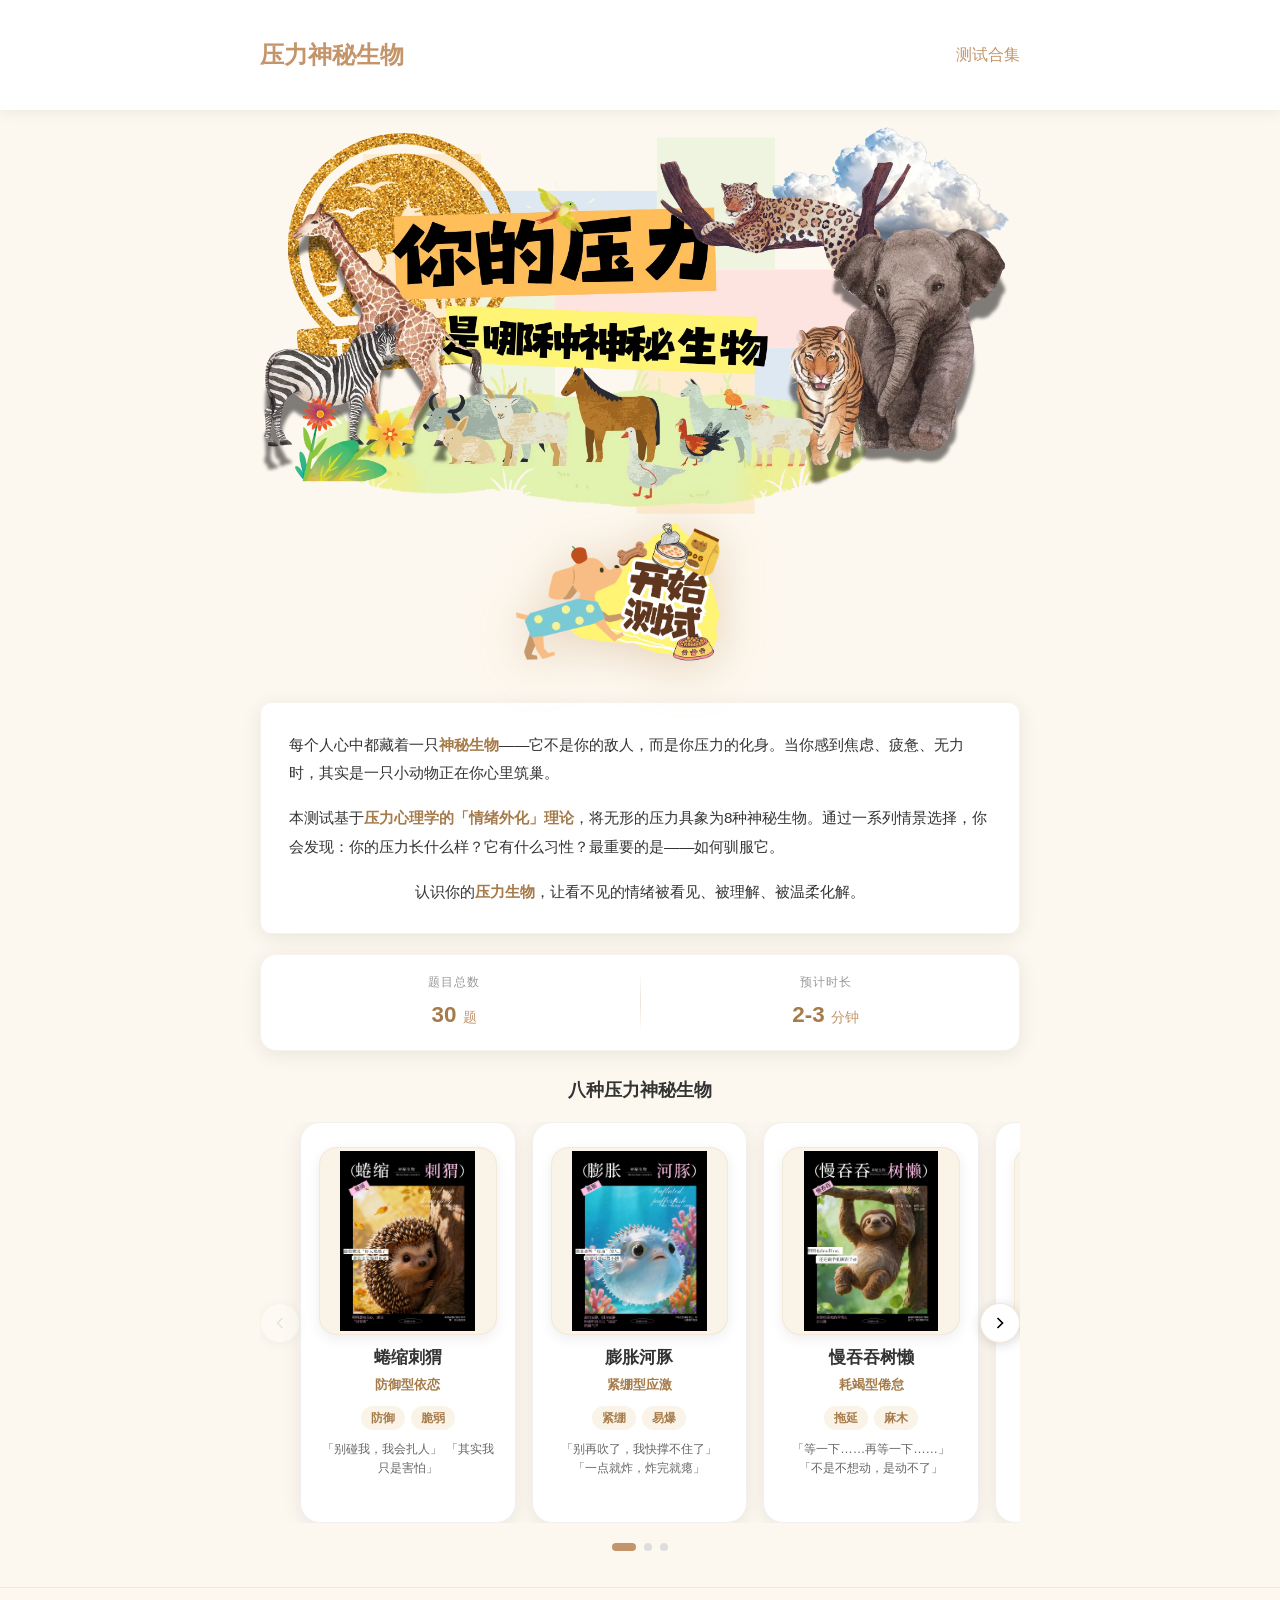
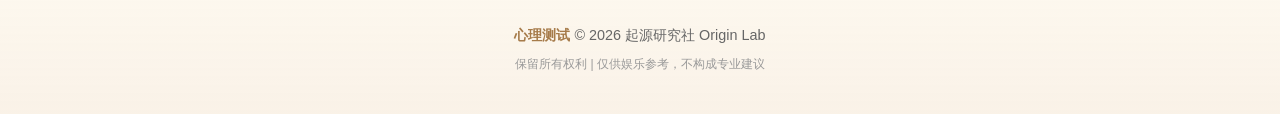
==== commit 8f8c94d5: "Fix home page background to match quiz page (#fdf8ef). Co-authored-by: Cursor <cursoragent@cursor.co" ====
--- a/index.html
+++ b/index.html
@@ -25,7 +25,7 @@
 
     <main class="container">
         <div class="fade-in" style="margin: 0; text-align: center;">
-            <div style="width: 100%; max-width: 1024px; margin: 0 auto; border-radius: 0 0 24px 24px; overflow: hidden; line-height: 0; background: linear-gradient(135deg, #F0E4D0 0%, #C4956A 50%, #F0E4D0 100%);">
+            <div style="width: 100%; max-width: 1024px; margin: 0 auto; border-radius: 0 0 24px 24px; overflow: hidden; line-height: 0; background: #fdf8ef;">
                 <picture>
                     <source type="image/webp" srcset="assets/elements/压力生物首页.webp?v=5">
                     <img src="assets/elements/压力生物首页.png?v=5" alt="你的压力是哪种神秘生物？" style="width: 100%; height: auto; display: block;" loading="eager" fetchpriority="high" decoding="async">
--- a/css/style.css
+++ b/css/style.css
@@ -1097,13 +1097,13 @@
     }
 }
 
-/* ========== 压力神秘生物首页：主区 #C4956A 与暖底上的可读性 ========== */
+/* ========== 压力神秘生物首页：与答题页一致的 #fdf8ef 背景 ========== */
 body.page-home {
-    background-color: #C4956A;
+    background-color: var(--background-color);
 }
 
 body.page-home main.container {
-    background-color: #C4956A;
+    background-color: var(--background-color);
     padding-top: 8px;
     padding-bottom: 36px;
 }
@@ -1114,27 +1114,27 @@
 }
 
 body.page-home .home-surface-card.card {
-    background: rgba(255, 255, 255, 0.97);
-    border: 1px solid rgba(255, 255, 255, 0.4);
-    box-shadow: 0 8px 32px rgba(0, 0, 0, 0.12);
+    background: var(--white);
+    border: 1px solid rgba(196, 149, 106, 0.12);
+    box-shadow: var(--shadow);
 }
 
 body.page-home .home-stats-strip {
-    background: rgba(255, 255, 255, 0.94);
-    border: 1px solid rgba(255, 255, 255, 0.45);
-    box-shadow: 0 6px 24px rgba(0, 0, 0, 0.1);
+    background: var(--white);
+    border: 1px solid rgba(196, 149, 106, 0.12);
+    box-shadow: var(--shadow);
 }
 
 body.page-home .home-types-heading {
-    color: rgba(255, 255, 255, 0.96);
-    text-shadow: 0 1px 4px rgba(0, 0, 0, 0.18);
+    color: var(--text-color);
+    text-shadow: none;
     font-weight: 600;
 }
 
 body.page-home #types-preview .type-card {
-    background: rgba(255, 255, 255, 0.98);
-    border: 1px solid rgba(255, 255, 255, 0.45);
-    box-shadow: 0 8px 28px rgba(0, 0, 0, 0.12);
+    background: var(--white);
+    border: 1px solid #f0f0f0;
+    box-shadow: 0 4px 20px rgba(0, 0, 0, 0.08);
 }
 
 body.page-home #types-preview .carousel-btn {
@@ -1142,30 +1142,30 @@
 }
 
 body.page-home #types-preview .carousel-dot {
-    background: rgba(255, 255, 255, 0.35);
+    background: #ddd;
 }
 
 body.page-home #types-preview .carousel-dot.active {
-    background: #f5fad8;
-    box-shadow: 0 0 0 1px rgba(255, 255, 255, 0.5);
+    background: var(--primary-color);
+    box-shadow: none;
 }
 
 body.page-home .site-footer.site-footer--home {
     margin-top: 0;
     padding: 36px 20px 40px;
     text-align: center;
-    background: #A67B4A;
-    border-top: 1px solid rgba(255, 255, 255, 0.12);
+    background: linear-gradient(to bottom, transparent, rgba(196, 149, 106, 0.06));
+    border-top: 1px solid rgba(196, 149, 106, 0.12);
 }
 
 body.page-home .site-footer-line {
-    color: rgba(255, 255, 255, 0.92);
+    color: var(--text-secondary);
 }
 
 body.page-home .site-footer-brand {
-    color: #e8f5c4;
+    color: var(--primary-dark);
 }
 
 body.page-home .site-footer-sub {
-    color: rgba(255, 255, 255, 0.72);
-}
+    color: #999;
+}
